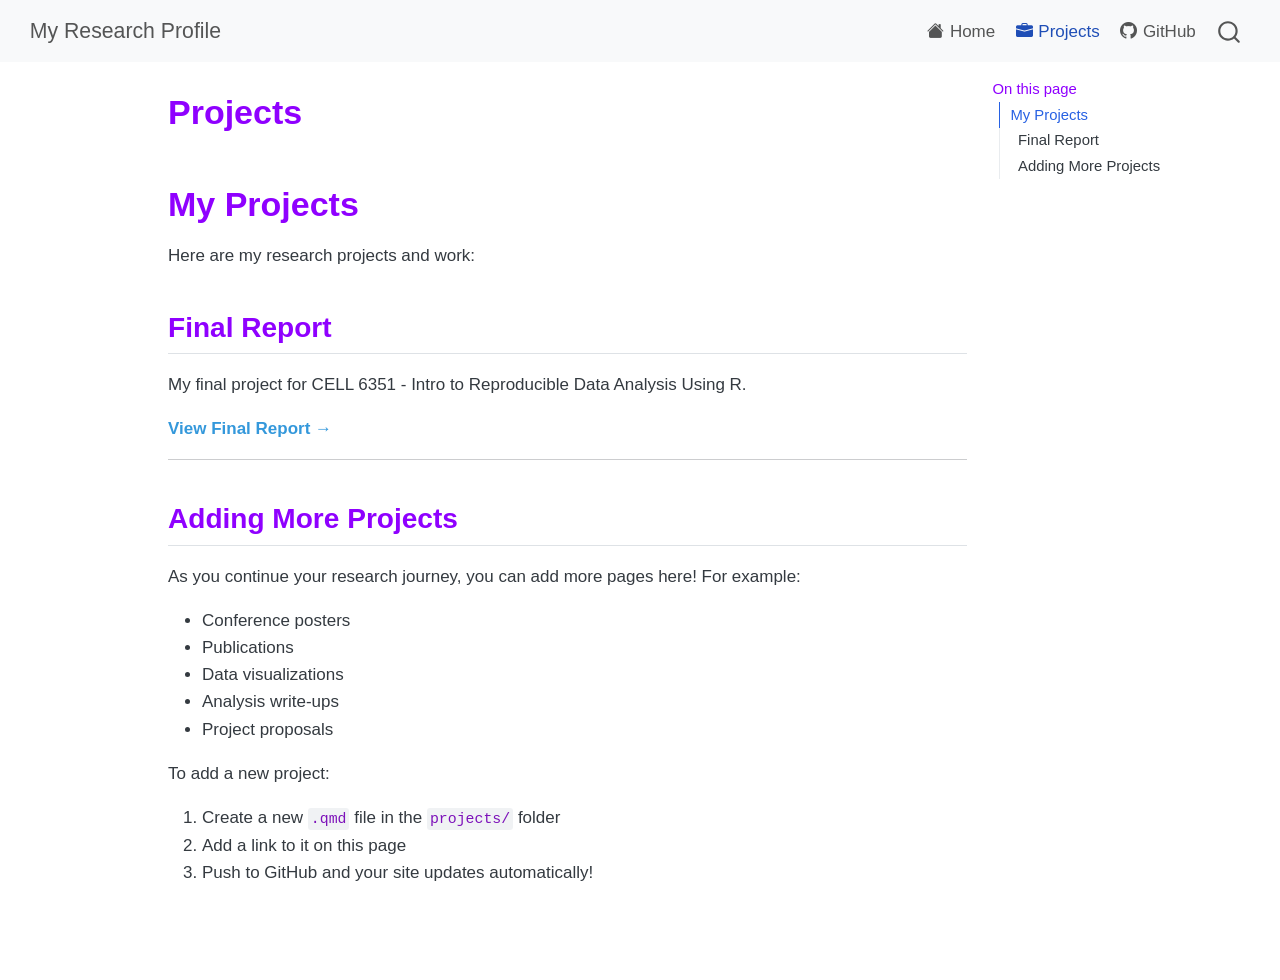
==== docs/projects.html @ f06a1201 "dd" ====
<!DOCTYPE html>
<html xmlns="http://www.w3.org/1999/xhtml" lang="en" xml:lang="en"><head>

<meta charset="utf-8">
<meta name="generator" content="quarto-1.9.37">

<meta name="viewport" content="width=device-width, initial-scale=1.0, user-scalable=yes">


<title>Projects – My Research Profile</title>
<style>
/* Default styles provided by pandoc.
** See https://pandoc.org/MANUAL.html#variables-for-html for config info.
*/
code{white-space: pre-wrap;}
span.smallcaps{font-variant: small-caps;}
div.columns{display: flex; gap: min(4vw, 1.5em);}
div.column{flex: auto; overflow-x: auto;}
div.hanging-indent{margin-left: 1.5em; text-indent: -1.5em;}
ul.task-list{list-style: none;}
ul.task-list li input[type="checkbox"] {
  width: 0.8em;
  margin: 0 0.8em 0.2em -1em; /* quarto-specific, see https://github.com/quarto-dev/quarto-cli/issues/4556 */ 
  vertical-align: middle;
}
</style>


<script src="site_libs/quarto-nav/quarto-nav.js"></script>
<script src="site_libs/quarto-nav/headroom.min.js"></script>
<script src="site_libs/clipboard/clipboard.min.js"></script>
<script src="site_libs/quarto-search/autocomplete.umd.js"></script>
<script src="site_libs/quarto-search/fuse.min.js"></script>
<script src="site_libs/quarto-search/quarto-search.js"></script>
<meta name="quarto:offset" content="./">
<script src="site_libs/quarto-html/quarto.js" type="module"></script>
<script src="site_libs/quarto-html/tabsets/tabsets.js" type="module"></script>
<script src="site_libs/quarto-html/popper.min.js"></script>
<script src="site_libs/quarto-html/tippy.umd.min.js"></script>
<script src="site_libs/quarto-html/anchor.min.js"></script>
<link href="site_libs/quarto-html/tippy.css" rel="stylesheet">
<link href="site_libs/quarto-html/quarto-syntax-highlighting-7f8f88aac4f3542376d5c11b86a4c14d.css" rel="stylesheet" id="quarto-text-highlighting-styles">
<script src="site_libs/bootstrap/bootstrap.min.js"></script>
<link href="site_libs/bootstrap/bootstrap-icons.css" rel="stylesheet">
<link href="site_libs/bootstrap/bootstrap-1de071e047e49cd083ceb1b25ae4a66d.min.css" rel="stylesheet" append-hash="true" id="quarto-bootstrap" data-mode="light">
<script id="quarto-search-options" type="application/json">{
  "location": "navbar",
  "copy-button": false,
  "collapse-after": 3,
  "panel-placement": "end",
  "type": "overlay",
  "limit": 50,
  "keyboard-shortcut": [
    "f",
    "/",
    "s"
  ],
  "show-item-context": false,
  "language": {
    "search-no-results-text": "No results",
    "search-matching-documents-text": "matching documents",
    "search-copy-link-title": "Copy link to search",
    "search-hide-matches-text": "Hide additional matches",
    "search-more-match-text": "more match in this document",
    "search-more-matches-text": "more matches in this document",
    "search-clear-button-title": "Clear",
    "search-text-placeholder": "",
    "search-detached-cancel-button-title": "Cancel",
    "search-submit-button-title": "Submit",
    "search-label": "Search"
  }
}</script>


<link rel="stylesheet" href="styles.css">
</head>

<body class="nav-fixed quarto-light">

<div id="quarto-search-results"></div>
  <header id="quarto-header" class="headroom fixed-top">
    <nav class="navbar navbar-expand-lg " data-bs-theme="dark">
      <div class="navbar-container container-fluid">
      <div class="navbar-brand-container mx-auto">
    <a class="navbar-brand" href="./index.html">
    <span class="navbar-title">My Research Profile</span>
    </a>
  </div>
            <div id="quarto-search" class="" title="Search"></div>
          <button class="navbar-toggler" type="button" data-bs-toggle="collapse" data-bs-target="#navbarCollapse" aria-controls="navbarCollapse" role="menu" aria-expanded="false" aria-label="Toggle navigation" onclick="if (window.quartoToggleHeadroom) { window.quartoToggleHeadroom(); }">
  <span class="navbar-toggler-icon"></span>
</button>
          <div class="collapse navbar-collapse" id="navbarCollapse">
            <ul class="navbar-nav navbar-nav-scroll ms-auto">
  <li class="nav-item">
    <a class="nav-link" href="./index.html"> <i class="bi bi-house-fill" role="img">
</i> 
<span class="menu-text">Home</span></a>
  </li>  
  <li class="nav-item">
    <a class="nav-link active" href="./projects.html" aria-current="page"> <i class="bi bi-briefcase-fill" role="img">
</i> 
<span class="menu-text">Projects</span></a>
  </li>  
  <li class="nav-item">
    <a class="nav-link" href="https://github.com/ramireznataliaok"> <i class="bi bi-github" role="img">
</i> 
<span class="menu-text">GitHub</span></a>
  </li>  
</ul>
          </div> <!-- /navcollapse -->
            <div class="quarto-navbar-tools">
</div>
      </div> <!-- /container-fluid -->
    </nav>
</header>
<!-- content -->
<div id="quarto-content" class="quarto-container page-columns page-rows-contents page-layout-article page-navbar">
<!-- sidebar -->
<!-- margin-sidebar -->
    <div id="quarto-margin-sidebar" class="sidebar margin-sidebar">
        <nav id="TOC" role="doc-toc" class="toc-active">
    <h2 id="toc-title">On this page</h2>
   
  <ul>
  <li><a href="#my-projects" id="toc-my-projects" class="nav-link active" data-scroll-target="#my-projects">My Projects</a>
  <ul class="collapse">
  <li><a href="#final-report" id="toc-final-report" class="nav-link" data-scroll-target="#final-report">Final Report</a></li>
  <li><a href="#adding-more-projects" id="toc-adding-more-projects" class="nav-link" data-scroll-target="#adding-more-projects">Adding More Projects</a></li>
  </ul></li>
  </ul>
</nav>
    </div>
<!-- main -->
<main class="content" id="quarto-document-content">

<header id="title-block-header" class="quarto-title-block default">
<div class="quarto-title">
<h1 class="title">Projects</h1>
</div>



<div class="quarto-title-meta">

    
  
    
  </div>
  


</header>


<section id="my-projects" class="level1">
<h1>My Projects</h1>
<p>Here are my research projects and work:</p>
<section id="final-report" class="level2">
<h2 class="anchored" data-anchor-id="final-report">Final Report</h2>
<p>My final project for CELL 6351 - Intro to Reproducible Data Analysis Using R.</p>
<p><a href="./projects/final-report.html"><strong>View Final Report</strong> →</a></p>
<hr>
</section>
<section id="adding-more-projects" class="level2">
<h2 class="anchored" data-anchor-id="adding-more-projects">Adding More Projects</h2>
<p>As you continue your research journey, you can add more pages here! For example:</p>
<ul>
<li>Conference posters</li>
<li>Publications</li>
<li>Data visualizations</li>
<li>Analysis write-ups</li>
<li>Project proposals</li>
</ul>
<p>To add a new project:</p>
<ol type="1">
<li>Create a new <code>.qmd</code> file in the <code>projects/</code> folder</li>
<li>Add a link to it on this page</li>
<li>Push to GitHub and your site updates automatically!</li>
</ol>


</section>
</section>

</main> <!-- /main -->
<script id="quarto-html-after-body" type="application/javascript">
  window.document.addEventListener("DOMContentLoaded", function (event) {
    const icon = "";
    const anchorJS = new window.AnchorJS();
    anchorJS.options = {
      placement: 'right',
      icon: icon
    };
    anchorJS.add('.anchored');
    const isCodeAnnotation = (el) => {
      for (const clz of el.classList) {
        if (clz.startsWith('code-annotation-')) {                     
          return true;
        }
      }
      return false;
    }
    const onCopySuccess = function(e) {
      // button target
      const button = e.trigger;
      // don't keep focus
      button.blur();
      // flash "checked"
      button.classList.add('code-copy-button-checked');
      var currentTitle = button.getAttribute("title");
      button.setAttribute("title", "Copied!");
      let tooltip;
      if (window.bootstrap) {
        button.setAttribute("data-bs-toggle", "tooltip");
        button.setAttribute("data-bs-placement", "left");
        button.setAttribute("data-bs-title", "Copied!");
        tooltip = new bootstrap.Tooltip(button, 
          { trigger: "manual", 
            customClass: "code-copy-button-tooltip",
            offset: [0, -8]});
        tooltip.show();    
      }
      setTimeout(function() {
        if (tooltip) {
          tooltip.hide();
          button.removeAttribute("data-bs-title");
          button.removeAttribute("data-bs-toggle");
          button.removeAttribute("data-bs-placement");
        }
        button.setAttribute("title", currentTitle);
        button.classList.remove('code-copy-button-checked');
      }, 1000);
      // clear code selection
      e.clearSelection();
    }
    const getTextToCopy = function(trigger) {
      const outerScaffold = trigger.parentElement.cloneNode(true);
      const codeEl = outerScaffold.querySelector('code');
      for (const childEl of codeEl.children) {
        if (isCodeAnnotation(childEl)) {
          childEl.remove();
        }
      }
      return codeEl.innerText;
    }
    const clipboard = new window.ClipboardJS('.code-copy-button:not([data-in-quarto-modal])', {
      text: getTextToCopy
    });
    clipboard.on('success', onCopySuccess);
    if (window.document.getElementById('quarto-embedded-source-code-modal')) {
      const clipboardModal = new window.ClipboardJS('.code-copy-button[data-in-quarto-modal]', {
        text: getTextToCopy,
        container: window.document.getElementById('quarto-embedded-source-code-modal')
      });
      clipboardModal.on('success', onCopySuccess);
    }
      var localhostRegex = new RegExp(/^(?:http|https):\/\/localhost\:?[0-9]*\//);
      var mailtoRegex = new RegExp(/^mailto:/);
        var filterRegex = new RegExp('/' + window.location.host + '/');
      var isInternal = (href) => {
          return filterRegex.test(href) || localhostRegex.test(href) || mailtoRegex.test(href);
      }
      // Inspect non-navigation links and adorn them if external
     var links = window.document.querySelectorAll('a[href]:not(.nav-link):not(.navbar-brand):not(.toc-action):not(.sidebar-link):not(.sidebar-item-toggle):not(.pagination-link):not(.no-external):not([aria-hidden]):not(.dropdown-item):not(.quarto-navigation-tool):not(.about-link)');
      for (var i=0; i<links.length; i++) {
        const link = links[i];
        if (!isInternal(link.href)) {
          // undo the damage that might have been done by quarto-nav.js in the case of
          // links that we want to consider external
          if (link.dataset.originalHref !== undefined) {
            link.href = link.dataset.originalHref;
          }
        }
      }
    function tippyHover(el, contentFn, onTriggerFn, onUntriggerFn) {
      const config = {
        allowHTML: true,
        maxWidth: 500,
        delay: 100,
        arrow: false,
        appendTo: function(el) {
            return el.parentElement;
        },
        interactive: true,
        interactiveBorder: 10,
        theme: 'quarto',
        placement: 'bottom-start',
      };
      if (contentFn) {
        config.content = contentFn;
      }
      if (onTriggerFn) {
        config.onTrigger = onTriggerFn;
      }
      if (onUntriggerFn) {
        config.onUntrigger = onUntriggerFn;
      }
      window.tippy(el, config); 
    }
    const noterefs = window.document.querySelectorAll('a[role="doc-noteref"]');
    for (var i=0; i<noterefs.length; i++) {
      const ref = noterefs[i];
      tippyHover(ref, function() {
        // use id or data attribute instead here
        let href = ref.getAttribute('data-footnote-href') || ref.getAttribute('href');
        try { href = new URL(href).hash; } catch {}
        const id = href.replace(/^#\/?/, "");
        const note = window.document.getElementById(id);
        if (note) {
          return note.innerHTML;
        } else {
          return "";
        }
      });
    }
    const xrefs = window.document.querySelectorAll('a.quarto-xref');
    const processXRef = (id, note) => {
      // Strip column container classes
      const stripColumnClz = (el) => {
        el.classList.remove("page-full", "page-columns");
        if (el.children) {
          for (const child of el.children) {
            stripColumnClz(child);
          }
        }
      }
      stripColumnClz(note)
      if (id === null || id.startsWith('sec-')) {
        // Special case sections, only their first couple elements
        const container = document.createElement("div");
        if (note.children && note.children.length > 2) {
          container.appendChild(note.children[0].cloneNode(true));
          for (let i = 1; i < note.children.length; i++) {
            const child = note.children[i];
            if (child.tagName === "P" && child.innerText === "") {
              continue;
            } else {
              container.appendChild(child.cloneNode(true));
              break;
            }
          }
          if (window.Quarto?.typesetMath) {
            window.Quarto.typesetMath(container);
          }
          return container.innerHTML
        } else {
          if (window.Quarto?.typesetMath) {
            window.Quarto.typesetMath(note);
          }
          return note.innerHTML;
        }
      } else {
        // Remove any anchor links if they are present
        const anchorLink = note.querySelector('a.anchorjs-link');
        if (anchorLink) {
          anchorLink.remove();
        }
        if (window.Quarto?.typesetMath) {
          window.Quarto.typesetMath(note);
        }
        if (note.classList.contains("callout")) {
          return note.outerHTML;
        } else {
          return note.innerHTML;
        }
      }
    }
    for (var i=0; i<xrefs.length; i++) {
      const xref = xrefs[i];
      tippyHover(xref, undefined, function(instance) {
        instance.disable();
        let url = xref.getAttribute('href');
        let hash = undefined; 
        if (url.startsWith('#')) {
          hash = url;
        } else {
          try { hash = new URL(url).hash; } catch {}
        }
        if (hash) {
          const id = hash.replace(/^#\/?/, "");
          const note = window.document.getElementById(id);
          if (note !== null) {
            try {
              const html = processXRef(id, note.cloneNode(true));
              instance.setContent(html);
            } finally {
              instance.enable();
              instance.show();
            }
          } else {
            // See if we can fetch this
            fetch(url.split('#')[0])
            .then(res => res.text())
            .then(html => {
              const parser = new DOMParser();
              const htmlDoc = parser.parseFromString(html, "text/html");
              const note = htmlDoc.getElementById(id);
              if (note !== null) {
                const html = processXRef(id, note);
                instance.setContent(html);
              } 
            }).finally(() => {
              instance.enable();
              instance.show();
            });
          }
        } else {
          // See if we can fetch a full url (with no hash to target)
          // This is a special case and we should probably do some content thinning / targeting
          fetch(url)
          .then(res => res.text())
          .then(html => {
            const parser = new DOMParser();
            const htmlDoc = parser.parseFromString(html, "text/html");
            const note = htmlDoc.querySelector('main.content');
            if (note !== null) {
              // This should only happen for chapter cross references
              // (since there is no id in the URL)
              // remove the first header
              if (note.children.length > 0 && note.children[0].tagName === "HEADER") {
                note.children[0].remove();
              }
              const html = processXRef(null, note);
              instance.setContent(html);
            } 
          }).finally(() => {
            instance.enable();
            instance.show();
          });
        }
      }, function(instance) {
      });
    }
        let selectedAnnoteEl;
        const selectorForAnnotation = ( cell, annotation) => {
          let cellAttr = 'data-code-cell="' + cell + '"';
          let lineAttr = 'data-code-annotation="' +  annotation + '"';
          const selector = 'span[' + cellAttr + '][' + lineAttr + ']';
          return selector;
        }
        const selectCodeLines = (annoteEl) => {
          const doc = window.document;
          const targetCell = annoteEl.getAttribute("data-target-cell");
          const targetAnnotation = annoteEl.getAttribute("data-target-annotation");
          const annoteSpan = window.document.querySelector(selectorForAnnotation(targetCell, targetAnnotation));
          const lines = annoteSpan.getAttribute("data-code-lines").split(",");
          const lineIds = lines.map((line) => {
            return targetCell + "-" + line;
          })
          let top = null;
          let height = null;
          let parent = null;
          if (lineIds.length > 0) {
              //compute the position of the single el (top and bottom and make a div)
              const el = window.document.getElementById(lineIds[0]);
              top = el.offsetTop;
              height = el.offsetHeight;
              parent = el.parentElement.parentElement;
            if (lineIds.length > 1) {
              const lastEl = window.document.getElementById(lineIds[lineIds.length - 1]);
              const bottom = lastEl.offsetTop + lastEl.offsetHeight;
              height = bottom - top;
            }
            if (top !== null && height !== null && parent !== null) {
              // cook up a div (if necessary) and position it 
              let div = window.document.getElementById("code-annotation-line-highlight");
              if (div === null) {
                div = window.document.createElement("div");
                div.setAttribute("id", "code-annotation-line-highlight");
                div.style.position = 'absolute';
                parent.appendChild(div);
              }
              div.style.top = top - 2 + "px";
              div.style.height = height + 4 + "px";
              div.style.left = 0;
              let gutterDiv = window.document.getElementById("code-annotation-line-highlight-gutter");
              if (gutterDiv === null) {
                gutterDiv = window.document.createElement("div");
                gutterDiv.setAttribute("id", "code-annotation-line-highlight-gutter");
                gutterDiv.style.position = 'absolute';
                const codeCell = window.document.getElementById(targetCell);
                const gutter = codeCell.querySelector('.code-annotation-gutter');
                gutter.appendChild(gutterDiv);
              }
              gutterDiv.style.top = top - 2 + "px";
              gutterDiv.style.height = height + 4 + "px";
            }
            selectedAnnoteEl = annoteEl;
          }
        };
        const unselectCodeLines = () => {
          const elementsIds = ["code-annotation-line-highlight", "code-annotation-line-highlight-gutter"];
          elementsIds.forEach((elId) => {
            const div = window.document.getElementById(elId);
            if (div) {
              div.remove();
            }
          });
          selectedAnnoteEl = undefined;
        };
          // Handle positioning of the toggle
      window.addEventListener(
        "resize",
        throttle(() => {
          elRect = undefined;
          if (selectedAnnoteEl) {
            selectCodeLines(selectedAnnoteEl);
          }
        }, 10)
      );
      function throttle(fn, ms) {
      let throttle = false;
      let timer;
        return (...args) => {
          if(!throttle) { // first call gets through
              fn.apply(this, args);
              throttle = true;
          } else { // all the others get throttled
              if(timer) clearTimeout(timer); // cancel #2
              timer = setTimeout(() => {
                fn.apply(this, args);
                timer = throttle = false;
              }, ms);
          }
        };
      }
        // Attach click handler to the DT
        const annoteDls = window.document.querySelectorAll('dt[data-target-cell]');
        for (const annoteDlNode of annoteDls) {
          annoteDlNode.addEventListener('click', (event) => {
            const clickedEl = event.target;
            if (clickedEl !== selectedAnnoteEl) {
              unselectCodeLines();
              const activeEl = window.document.querySelector('dt[data-target-cell].code-annotation-active');
              if (activeEl) {
                activeEl.classList.remove('code-annotation-active');
              }
              selectCodeLines(clickedEl);
              clickedEl.classList.add('code-annotation-active');
            } else {
              // Unselect the line
              unselectCodeLines();
              clickedEl.classList.remove('code-annotation-active');
            }
          });
        }
    const findCites = (el) => {
      const parentEl = el.parentElement;
      if (parentEl) {
        const cites = parentEl.dataset.cites;
        if (cites) {
          return {
            el,
            cites: cites.split(' ')
          };
        } else {
          return findCites(el.parentElement)
        }
      } else {
        return undefined;
      }
    };
    var bibliorefs = window.document.querySelectorAll('a[role="doc-biblioref"]');
    for (var i=0; i<bibliorefs.length; i++) {
      const ref = bibliorefs[i];
      const citeInfo = findCites(ref);
      if (citeInfo) {
        tippyHover(citeInfo.el, function() {
          var popup = window.document.createElement('div');
          citeInfo.cites.forEach(function(cite) {
            var citeDiv = window.document.createElement('div');
            citeDiv.classList.add('hanging-indent');
            citeDiv.classList.add('csl-entry');
            var biblioDiv = window.document.getElementById('ref-' + cite);
            if (biblioDiv) {
              citeDiv.innerHTML = biblioDiv.innerHTML;
            }
            popup.appendChild(citeDiv);
          });
          return popup.innerHTML;
        });
      }
    }
  });
  </script>
</div> <!-- /content -->




</body></html>
---- docs/site_libs/quarto-html/tippy.css ----
.tippy-box[data-animation=fade][data-state=hidden]{opacity:0}[data-tippy-root]{max-width:calc(100vw - 10px)}.tippy-box{position:relative;background-color:#333;color:#fff;border-radius:4px;font-size:14px;line-height:1.4;white-space:normal;outline:0;transition-property:transform,visibility,opacity}.tippy-box[data-placement^=top]>.tippy-arrow{bottom:0}.tippy-box[data-placement^=top]>.tippy-arrow:before{bottom:-7px;left:0;border-width:8px 8px 0;border-top-color:initial;transform-origin:center top}.tippy-box[data-placement^=bottom]>.tippy-arrow{top:0}.tippy-box[data-placement^=bottom]>.tippy-arrow:before{top:-7px;left:0;border-width:0 8px 8px;border-bottom-color:initial;transform-origin:center bottom}.tippy-box[data-placement^=left]>.tippy-arrow{right:0}.tippy-box[data-placement^=left]>.tippy-arrow:before{border-width:8px 0 8px 8px;border-left-color:initial;right:-7px;transform-origin:center left}.tippy-box[data-placement^=right]>.tippy-arrow{left:0}.tippy-box[data-placement^=right]>.tippy-arrow:before{left:-7px;border-width:8px 8px 8px 0;border-right-color:initial;transform-origin:center right}.tippy-box[data-inertia][data-state=visible]{transition-timing-function:cubic-bezier(.54,1.5,.38,1.11)}.tippy-arrow{width:16px;height:16px;color:#333}.tippy-arrow:before{content:"";position:absolute;border-color:transparent;border-style:solid}.tippy-content{position:relative;padding:5px 9px;z-index:1}
---- docs/site_libs/quarto-html/quarto-syntax-highlighting-7f8f88aac4f3542376d5c11b86a4c14d.css ----
/* quarto syntax highlight colors */
:root {
  --quarto-hl-ot-color: #003B4F;
  --quarto-hl-at-color: #657422;
  --quarto-hl-ss-color: #20794D;
  --quarto-hl-an-color: #5E5E5E;
  --quarto-hl-fu-color: #4758AB;
  --quarto-hl-st-color: #20794D;
  --quarto-hl-cf-color: #003B4F;
  --quarto-hl-op-color: #5E5E5E;
  --quarto-hl-er-color: #AD0000;
  --quarto-hl-bn-color: #AD0000;
  --quarto-hl-al-color: #AD0000;
  --quarto-hl-va-color: #111111;
  --quarto-hl-bu-color: inherit;
  --quarto-hl-ex-color: inherit;
  --quarto-hl-pp-color: #AD0000;
  --quarto-hl-in-color: #5E5E5E;
  --quarto-hl-vs-color: #20794D;
  --quarto-hl-wa-color: #5E5E5E;
  --quarto-hl-do-color: #5E5E5E;
  --quarto-hl-im-color: #00769E;
  --quarto-hl-ch-color: #20794D;
  --quarto-hl-dt-color: #AD0000;
  --quarto-hl-fl-color: #AD0000;
  --quarto-hl-co-color: #5E5E5E;
  --quarto-hl-cv-color: #5E5E5E;
  --quarto-hl-cn-color: #8f5902;
  --quarto-hl-sc-color: #5E5E5E;
  --quarto-hl-dv-color: #AD0000;
  --quarto-hl-kw-color: #003B4F;
}

/* other quarto variables */
:root {
  --quarto-font-monospace: SFMono-Regular, Menlo, Monaco, Consolas, "Liberation Mono", "Courier New", monospace;
}

/* syntax highlight based on Pandoc's rules */
pre > code.sourceCode > span {
  color: #003B4F;
}

code.sourceCode > span {
  color: #003B4F;
}

div.sourceCode,
div.sourceCode pre.sourceCode {
  color: #003B4F;
}

/* Normal */
code span {
  color: #003B4F;
}

/* Alert */
code span.al {
  color: #AD0000;
  font-style: inherit;
}

/* Annotation */
code span.an {
  color: #5E5E5E;
  font-style: inherit;
}

/* Attribute */
code span.at {
  color: #657422;
  font-style: inherit;
}

/* BaseN */
code span.bn {
  color: #AD0000;
  font-style: inherit;
}

/* BuiltIn */
code span.bu {
  font-style: inherit;
}

/* ControlFlow */
code span.cf {
  color: #003B4F;
  font-weight: bold;
  font-style: inherit;
}

/* Char */
code span.ch {
  color: #20794D;
  font-style: inherit;
}

/* Constant */
code span.cn {
  color: #8f5902;
  font-style: inherit;
}

/* Comment */
code span.co {
  color: #5E5E5E;
  font-style: inherit;
}

/* CommentVar */
code span.cv {
  color: #5E5E5E;
  font-style: italic;
}

/* Documentation */
code span.do {
  color: #5E5E5E;
  font-style: italic;
}

/* DataType */
code span.dt {
  color: #AD0000;
  font-style: inherit;
}

/* DecVal */
code span.dv {
  color: #AD0000;
  font-style: inherit;
}

/* Error */
code span.er {
  color: #AD0000;
  font-style: inherit;
}

/* Extension */
code span.ex {
  font-style: inherit;
}

/* Float */
code span.fl {
  color: #AD0000;
  font-style: inherit;
}

/* Function */
code span.fu {
  color: #4758AB;
  font-style: inherit;
}

/* Import */
code span.im {
  color: #00769E;
  font-style: inherit;
}

/* Information */
code span.in {
  color: #5E5E5E;
  font-style: inherit;
}

/* Keyword */
code span.kw {
  color: #003B4F;
  font-weight: bold;
  font-style: inherit;
}

/* Operator */
code span.op {
  color: #5E5E5E;
  font-style: inherit;
}

/* Other */
code span.ot {
  color: #003B4F;
  font-style: inherit;
}

/* Preprocessor */
code span.pp {
  color: #AD0000;
  font-style: inherit;
}

/* SpecialChar */
code span.sc {
  color: #5E5E5E;
  font-style: inherit;
}

/* SpecialString */
code span.ss {
  color: #20794D;
  font-style: inherit;
}

/* String */
code span.st {
  color: #20794D;
  font-style: inherit;
}

/* Variable */
code span.va {
  color: #111111;
  font-style: inherit;
}

/* VerbatimString */
code span.vs {
  color: #20794D;
  font-style: inherit;
}

/* Warning */
code span.wa {
  color: #5E5E5E;
  font-style: italic;
}

.prevent-inlining {
  content: "</";
}

/*# sourceMappingURL=789ad8cd35626ba772517505b42a116e.css.map */
---- docs/styles.css ----
/* Custom styles for student research profile */

/* Main content styling */
body {
  font-family: 'Segoe UI', Tahoma, Geneva, Verdana, sans-serif;
  line-height: 1.6;
}

/* Headings */
h1, h2, h3 {
  color: #8F00FF;
  margin-top: 1.5em;
}

/* Links */
a {
  color: #3498db;
  text-decoration: none;
}

a:hover {
  text-decoration: underline;
  color: #2980b9;
}

/* Code blocks */
code {
  background-color: #f4f4f4;
  padding: 0.2em 0.4em;
  border-radius: 3px;
}

pre {
  background-color: #f4f4f4;
  padding: 1em;
  border-radius: 5px;
  overflow-x: auto;
}

/* Tables */
table {
  border-collapse: collapse;
  width: 100%;
  margin: 1em 0;
}

table th,
table td {
  border: 1px solid #ddd;
  padding: 0.75em;
  text-align: left;
}

table th {
  background-color: #ecf0f1;
  font-weight: bold;
}

table tr:hover {
  background-color: #f9f9f9;
}

/* Blockquotes */
blockquote {
  border-left: 4px solid #3498db;
  padding-left: 1em;
  color: #666;
  font-style: italic;
  margin: 1em 0;
}
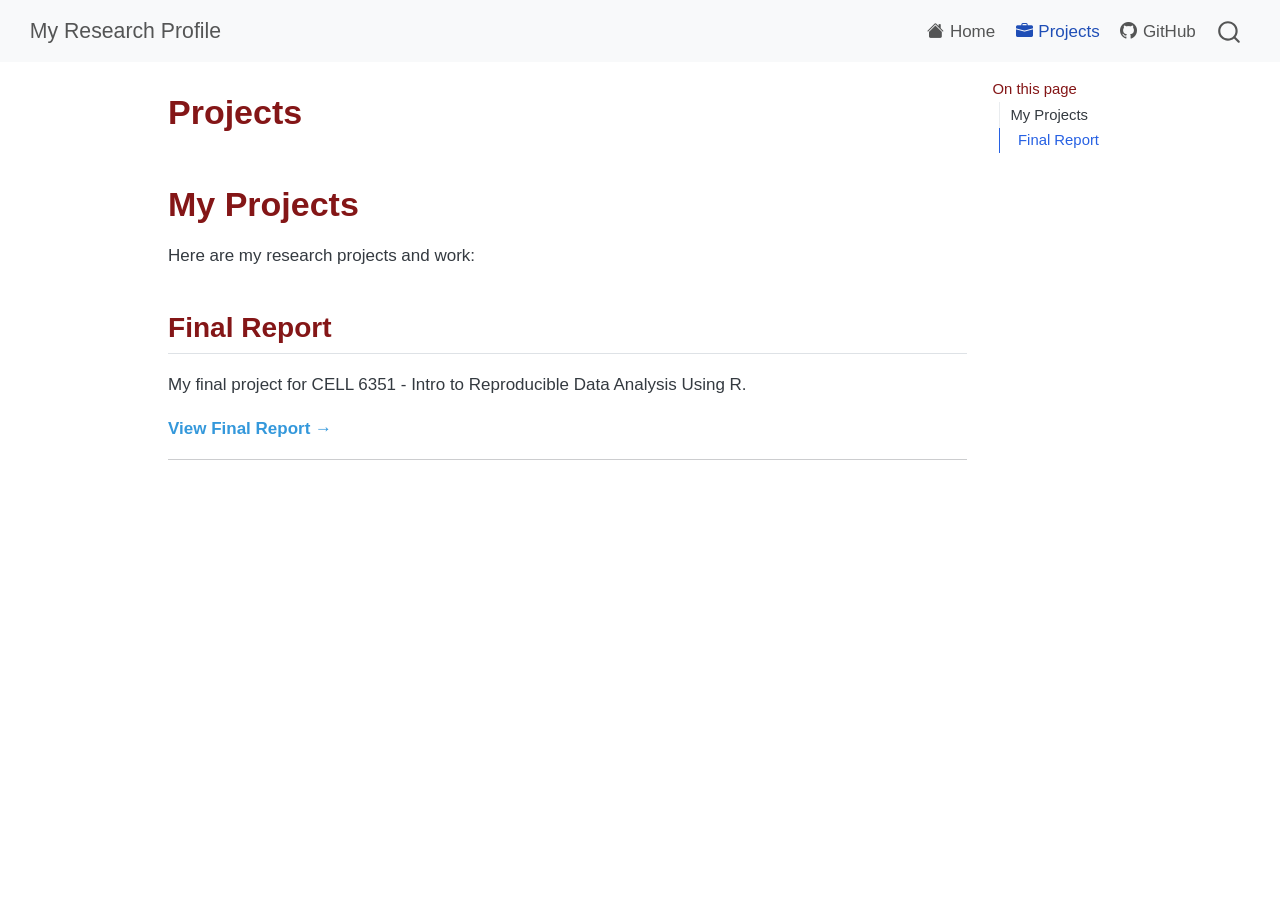
==== commit db60c057: "update pt 1" ====
--- a/docs/projects.html
+++ b/docs/projects.html
@@ -126,7 +126,6 @@
   <li><a href="#my-projects" id="toc-my-projects" class="nav-link active" data-scroll-target="#my-projects">My Projects</a>
   <ul class="collapse">
   <li><a href="#final-report" id="toc-final-report" class="nav-link" data-scroll-target="#final-report">Final Report</a></li>
-  <li><a href="#adding-more-projects" id="toc-adding-more-projects" class="nav-link" data-scroll-target="#adding-more-projects">Adding More Projects</a></li>
   </ul></li>
   </ul>
 </nav>
@@ -161,23 +160,6 @@
 <p>My final project for CELL 6351 - Intro to Reproducible Data Analysis Using R.</p>
 <p><a href="./projects/final-report.html"><strong>View Final Report</strong> →</a></p>
 <hr>
-</section>
-<section id="adding-more-projects" class="level2">
-<h2 class="anchored" data-anchor-id="adding-more-projects">Adding More Projects</h2>
-<p>As you continue your research journey, you can add more pages here! For example:</p>
-<ul>
-<li>Conference posters</li>
-<li>Publications</li>
-<li>Data visualizations</li>
-<li>Analysis write-ups</li>
-<li>Project proposals</li>
-</ul>
-<p>To add a new project:</p>
-<ol type="1">
-<li>Create a new <code>.qmd</code> file in the <code>projects/</code> folder</li>
-<li>Add a link to it on this page</li>
-<li>Push to GitHub and your site updates automatically!</li>
-</ol>
 
 
 </section>
--- a/docs/styles.css
+++ b/docs/styles.css
@@ -8,7 +8,7 @@
 
 /* Headings */
 h1, h2, h3 {
-  color: #8F00FF;
+  color: #841617;
   margin-top: 1.5em;
 }
 
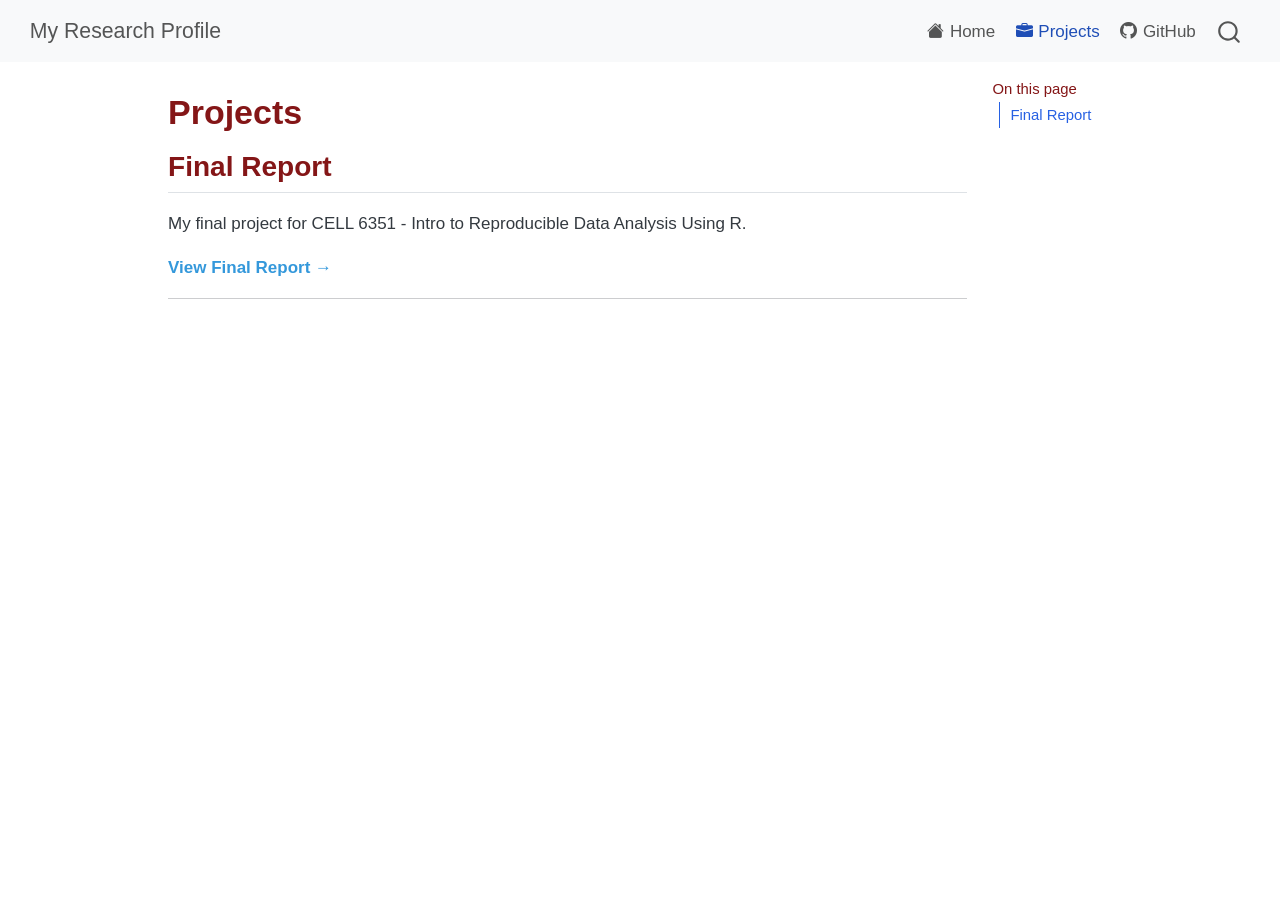
==== commit 0d59f1b9: "update pt 4" ====
--- a/docs/projects.html
+++ b/docs/projects.html
@@ -123,10 +123,7 @@
     <h2 id="toc-title">On this page</h2>
    
   <ul>
-  <li><a href="#my-projects" id="toc-my-projects" class="nav-link active" data-scroll-target="#my-projects">My Projects</a>
-  <ul class="collapse">
-  <li><a href="#final-report" id="toc-final-report" class="nav-link" data-scroll-target="#final-report">Final Report</a></li>
-  </ul></li>
+  <li><a href="#final-report" id="toc-final-report" class="nav-link active" data-scroll-target="#final-report">Final Report</a></li>
   </ul>
 </nav>
     </div>
@@ -152,9 +149,6 @@
 </header>
 
 
-<section id="my-projects" class="level1">
-<h1>My Projects</h1>
-<p>Here are my research projects and work:</p>
 <section id="final-report" class="level2">
 <h2 class="anchored" data-anchor-id="final-report">Final Report</h2>
 <p>My final project for CELL 6351 - Intro to Reproducible Data Analysis Using R.</p>
@@ -162,7 +156,6 @@
 <hr>
 
 
-</section>
 </section>
 
 </main> <!-- /main -->
